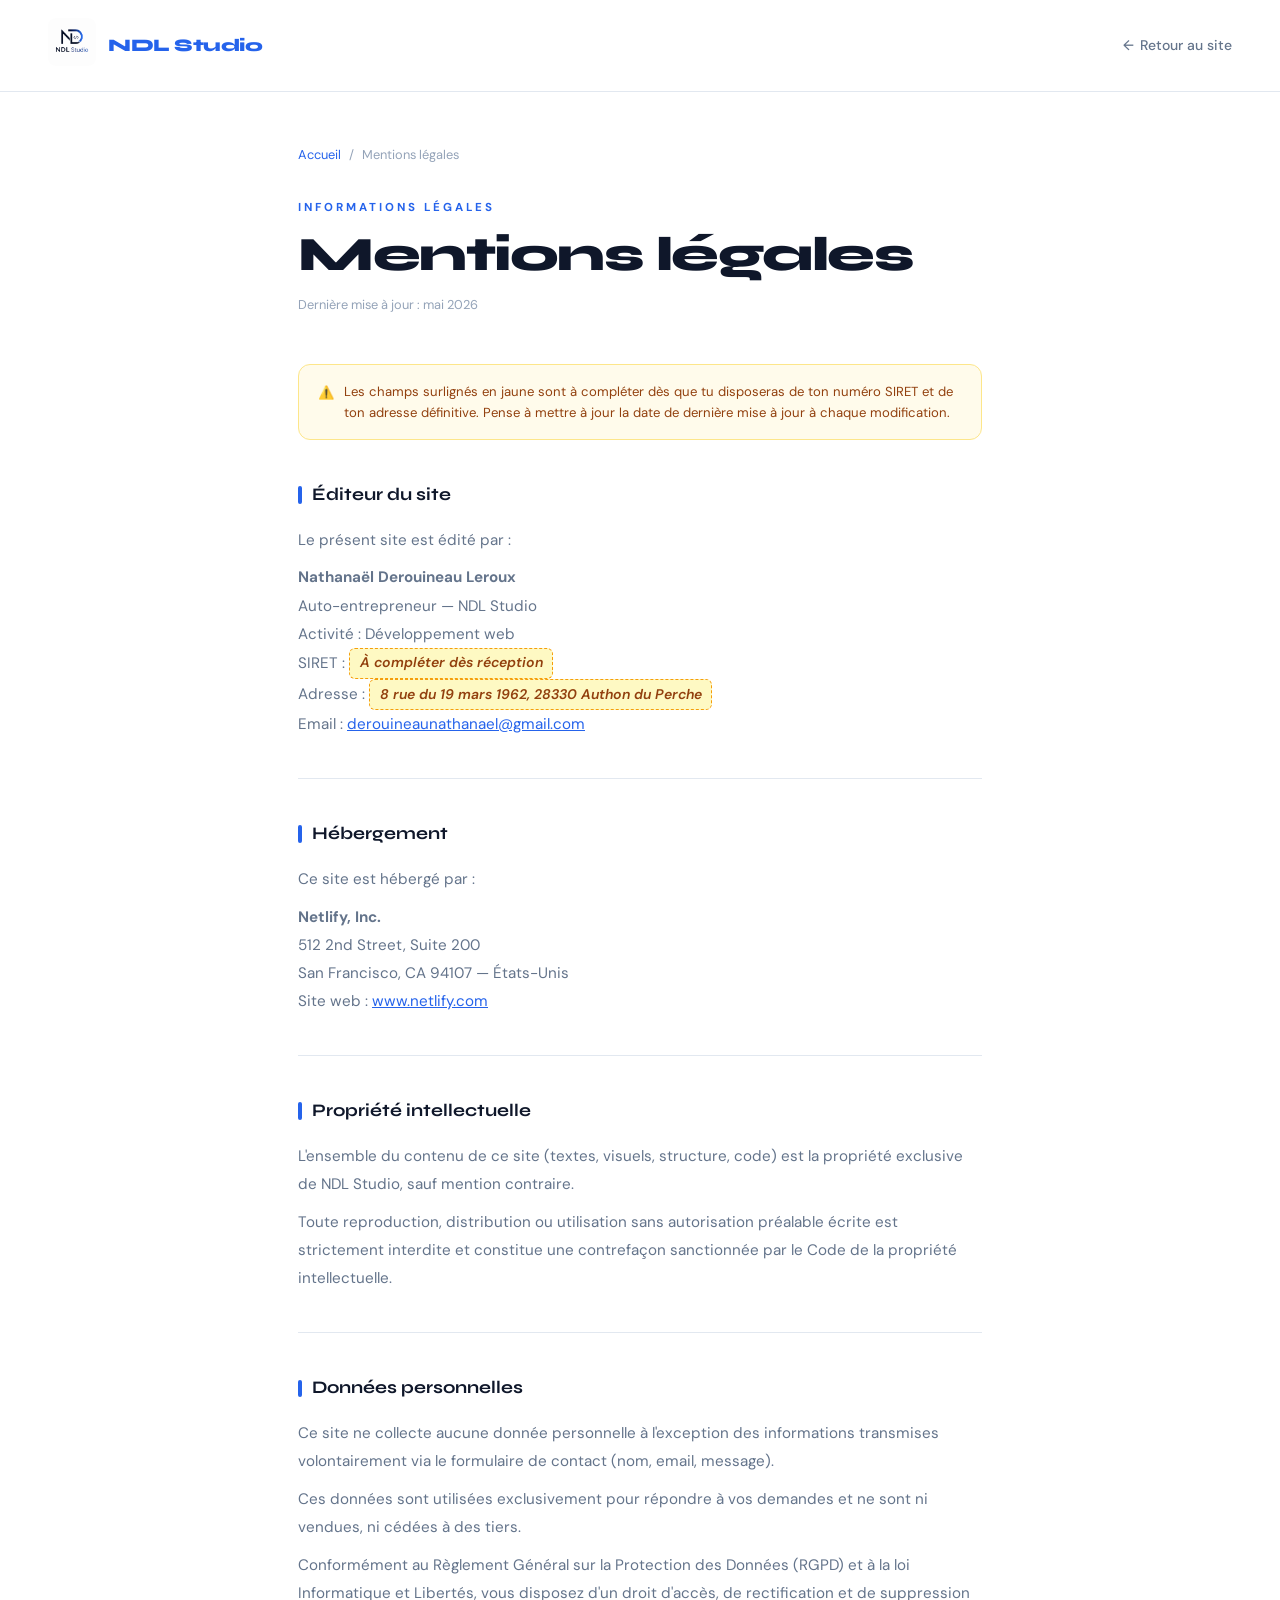
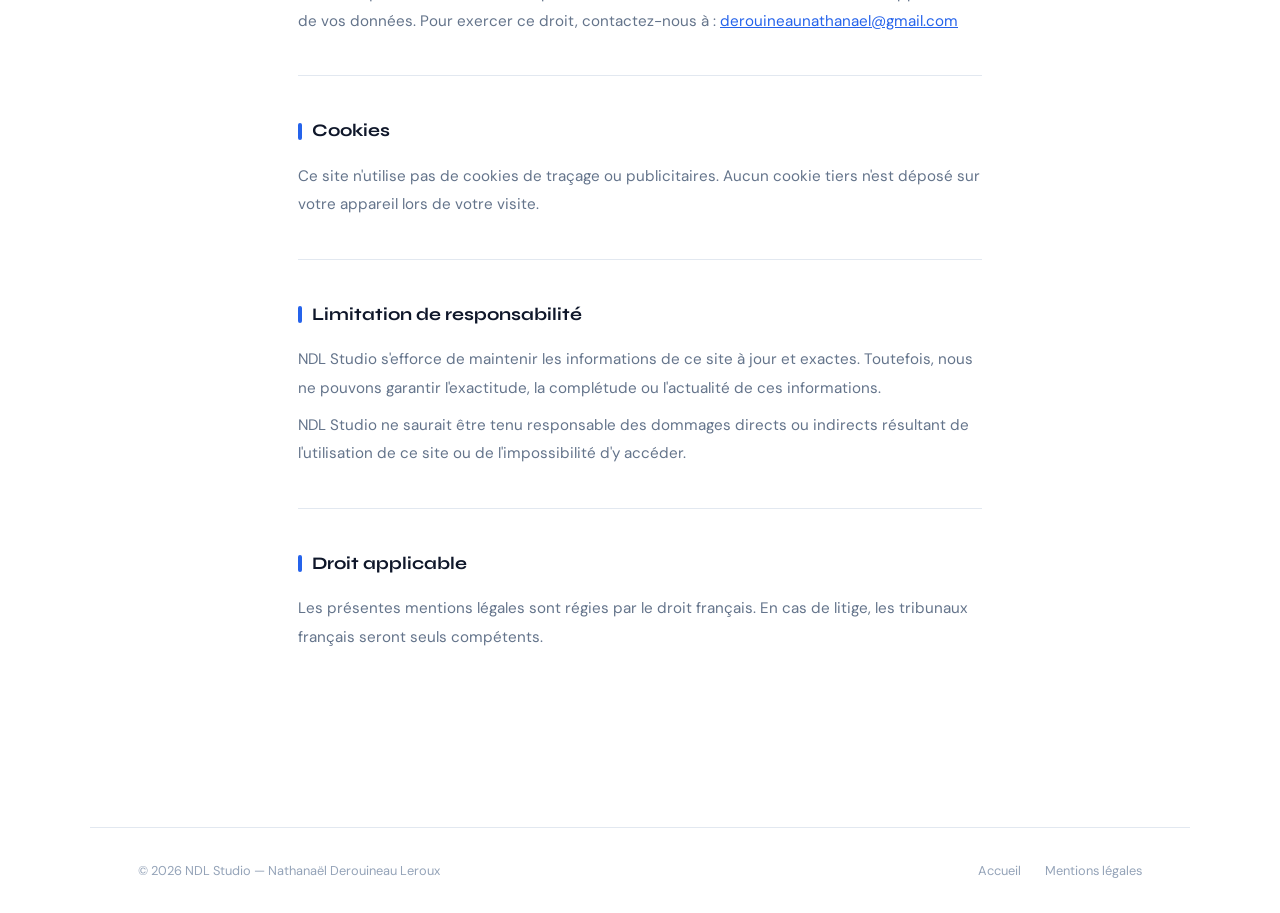
==== mentions-legales.html @ 7426afbc "modif nom de domaine" ====
<!DOCTYPE html>
<html lang="fr">
<head>
<meta charset="UTF-8">
<meta name="viewport" content="width=device-width, initial-scale=1.0">
<title>Mentions légales – NDL Studio</title>
<link href="https://fonts.googleapis.com/css2?family=Syne:wght@400;600;700;800&family=DM+Sans:ital,opsz,wght@0,9..40,300;0,9..40,400;0,9..40,500;1,9..40,300&display=swap" rel="stylesheet">
<style>
  :root {
    --white: #ffffff;
    --off-white: #f7f8fc;
    --light-blue: #eef3fb;
    --blue: #2563eb;
    --blue-mid: #1d4ed8;
    --ink: #0f172a;
    --ink2: #1e293b;
    --muted: #64748b;
    --muted2: #94a3b8;
    --border: #e2e8f0;
    --border-blue: #bfdbfe;
  }

  *, *::before, *::after { margin: 0; padding: 0; box-sizing: border-box; }
  html { scroll-behavior: smooth; }

  body {
    background: var(--white);
    color: var(--ink);
    font-family: 'DM Sans', sans-serif;
    font-weight: 400;
    line-height: 1.7;
    overflow-x: hidden;
  }

  /* ── NAV ── */
  nav {
    position: fixed;
    top: 0; left: 0; right: 0;
    z-index: 50;
    display: flex;
    align-items: center;
    justify-content: space-between;
    padding: 1.1rem 3rem;
    background: rgba(255,255,255,0.88);
    backdrop-filter: blur(18px);
    -webkit-backdrop-filter: blur(18px);
    border-bottom: 1px solid var(--border);
  }

  .nav-logo-wrapper {
    display: flex;
    align-items: center;
    gap: 0.75rem;
    text-decoration: none;
  }

  .logo-placeholder {
    width: 38px;
    height: 38px;
    border-radius: 8px;
    border: 2px dashed var(--border-blue);
    background: var(--light-blue);
    display: flex;
    align-items: center;
    justify-content: center;
    flex-shrink: 0;
  }
  .logo-placeholder::after {
    content: 'LOGO';
    font-size: 0.5rem;
    font-weight: 700;
    letter-spacing: 1px;
    color: var(--blue);
    opacity: 0.5;
  }

  .nav-brand {
    font-family: 'Syne', sans-serif;
    font-weight: 800;
    font-size: 1.1rem;
    color: var(--blue);
    letter-spacing: -0.5px;
  }

  .nav-back {
    display: flex;
    align-items: center;
    gap: 0.4rem;
    color: var(--muted);
    text-decoration: none;
    font-size: 0.875rem;
    font-weight: 500;
    transition: color 0.2s;
  }
  .nav-back:hover { color: var(--blue); }
  .nav-back::before { content: '←'; }

  /* ── PAGE ── */
  .page-wrapper {
    max-width: 780px;
    margin: 0 auto;
    padding: 9rem 3rem 6rem;
  }

  /* Breadcrumb */
  .breadcrumb {
    display: flex;
    align-items: center;
    gap: 0.5rem;
    font-size: 0.8rem;
    color: var(--muted2);
    margin-bottom: 2rem;
  }
  .breadcrumb a {
    color: var(--blue);
    text-decoration: none;
  }
  .breadcrumb a:hover { text-decoration: underline; }
  .breadcrumb span { color: var(--muted2); }

  /* Header */
  .page-label {
    font-size: 0.72rem;
    font-weight: 700;
    letter-spacing: 3px;
    text-transform: uppercase;
    color: var(--blue);
    margin-bottom: 0.75rem;
  }

  .page-title {
    font-family: 'Syne', sans-serif;
    font-size: clamp(2rem, 4vw, 3rem);
    font-weight: 800;
    letter-spacing: -1.5px;
    line-height: 1.1;
    color: var(--ink);
    margin-bottom: 0.75rem;
  }

  .page-date {
    font-size: 0.8rem;
    color: var(--muted2);
    margin-bottom: 3rem;
  }

  /* Sections */
  .ml-section {
    margin-bottom: 2.5rem;
    padding-bottom: 2.5rem;
    border-bottom: 1px solid var(--border);
  }
  .ml-section:last-of-type {
    border-bottom: none;
  }

  .ml-section h2 {
    font-family: 'Syne', sans-serif;
    font-size: 1.1rem;
    font-weight: 700;
    color: var(--ink);
    margin-bottom: 1rem;
    display: flex;
    align-items: center;
    gap: 0.6rem;
  }

  .ml-section h2::before {
    content: '';
    display: inline-block;
    width: 4px;
    height: 1.1rem;
    background: var(--blue);
    border-radius: 2px;
    flex-shrink: 0;
  }

  .ml-section p {
    font-size: 0.95rem;
    color: var(--muted);
    line-height: 1.85;
    margin-bottom: 0.6rem;
  }
  .ml-section p:last-child { margin-bottom: 0; }

  /* Champs à compléter */
  .fill-in {
    display: inline-block;
    background: #fef9c3;
    border: 1.5px dashed #f59e0b;
    color: #92400e;
    font-weight: 600;
    font-size: 0.875rem;
    padding: 0.1rem 0.6rem;
    border-radius: 6px;
    font-style: italic;
  }

  .fill-note {
    display: flex;
    align-items: flex-start;
    gap: 0.6rem;
    background: #fffbeb;
    border: 1px solid #fde68a;
    border-radius: 12px;
    padding: 1rem 1.2rem;
    margin-top: 1.5rem;
    font-size: 0.82rem;
    color: #92400e;
    line-height: 1.6;
  }
  .fill-note::before {
    content: '⚠️';
    flex-shrink: 0;
    margin-top: 0.1rem;
  }

  /* ── FOOTER ── */
  footer {
    border-top: 1px solid var(--border);
    padding: 2rem 3rem;
    display: flex;
    align-items: center;
    justify-content: space-between;
    max-width: 1100px;
    margin: 0 auto;
  }

  footer p { font-size: 0.8rem; color: var(--muted2); }

  footer .footer-right { display: flex; gap: 1.5rem; }
  footer .footer-right a {
    font-size: 0.8rem;
    color: var(--muted2);
    text-decoration: none;
    transition: color 0.2s;
  }
  footer .footer-right a:hover { color: var(--blue); }

  /* ── RESPONSIVE ── */
  @media (max-width: 768px) {
    nav { padding: 1rem 1.5rem; }
    .page-wrapper { padding: 7rem 1.5rem 4rem; }
    footer { flex-direction: column; gap: 0.75rem; text-align: center; padding: 1.5rem; }
    .footer-right { gap: 1rem; }
  }
</style>
</head>
<body>

<!-- NAV -->
<nav>
  <a href="index.html" class="nav-logo-wrapper">
    <div class="hero-logo-area">               
      <img src="ressource/logo-ndlstudio.png" alt="NDL Studio" style="width:48px; height:48px; border-radius:8px;object-fit:contain">                
      </div>
    <span class="nav-brand">NDL Studio</span>
  </a>
  <a href="index.html" class="nav-back">Retour au site</a>
</nav>

<!-- CONTENU -->
<div class="page-wrapper">

  <!-- Breadcrumb -->
  <div class="breadcrumb">
    <a href="index.html">Accueil</a>
    <span>/</span>
    <span>Mentions légales</span>
  </div>

  <div class="page-label">Informations légales</div>
  <h1 class="page-title">Mentions légales</h1>
  <p class="page-date">Dernière mise à jour : mai 2026</p>

  <div class="fill-note">
    Les champs surlignés en jaune sont à compléter dès que tu disposeras de ton numéro SIRET et de ton adresse définitive. Pense à mettre à jour la date de dernière mise à jour à chaque modification.
  </div>

  <!-- 1. Éditeur -->
  <div class="ml-section" style="margin-top:2.5rem;">
    <h2>Éditeur du site</h2>
    <p>Le présent site est édité par :</p>
    <p>
      <strong>Nathanaël Derouineau Leroux</strong><br>
      Auto-entrepreneur — NDL Studio<br>
      Activité : Développement web<br>
      SIRET : <span class="fill-in">À compléter dès réception</span><br>
      Adresse : <span class="fill-in">8 rue du 19 mars 1962, 28330 Authon du Perche</span><br>
      Email : <a href="mailto:derouineaunathanael@gmail.com" style="color:var(--blue);">derouineaunathanael@gmail.com</a>
    </p>
  </div>

  <!-- 2. Hébergement -->
  <div class="ml-section">
    <h2>Hébergement</h2>
    <p>Ce site est hébergé par :</p>
    <p>
      <strong>Netlify, Inc.</strong><br>
      512 2nd Street, Suite 200<br>
      San Francisco, CA 94107 — États-Unis<br>
      Site web : <a href="https://www.netlify.com" target="_blank" style="color:var(--blue);">www.netlify.com</a>
    </p>
  </div>

  <!-- 3. Propriété intellectuelle -->
  <div class="ml-section">
    <h2>Propriété intellectuelle</h2>
    <p>L'ensemble du contenu de ce site (textes, visuels, structure, code) est la propriété exclusive de NDL Studio, sauf mention contraire.</p>
    <p>Toute reproduction, distribution ou utilisation sans autorisation préalable écrite est strictement interdite et constitue une contrefaçon sanctionnée par le Code de la propriété intellectuelle.</p>
  </div>

  <!-- 4. Données personnelles -->
  <div class="ml-section">
    <h2>Données personnelles</h2>
    <p>Ce site ne collecte aucune donnée personnelle à l'exception des informations transmises volontairement via le formulaire de contact (nom, email, message).</p>
    <p>Ces données sont utilisées exclusivement pour répondre à vos demandes et ne sont ni vendues, ni cédées à des tiers.</p>
    <p>Conformément au Règlement Général sur la Protection des Données (RGPD) et à la loi Informatique et Libertés, vous disposez d'un droit d'accès, de rectification et de suppression de vos données. Pour exercer ce droit, contactez-nous à : <a href="mailto:derouineaunathanael@gmail.com" style="color:var(--blue);">derouineaunathanael@gmail.com</a></p>
  </div>

  <!-- 5. Cookies -->
  <div class="ml-section">
    <h2>Cookies</h2>
    <p>Ce site n'utilise pas de cookies de traçage ou publicitaires. Aucun cookie tiers n'est déposé sur votre appareil lors de votre visite.</p>
  </div>

  <!-- 6. Responsabilité -->
  <div class="ml-section">
    <h2>Limitation de responsabilité</h2>
    <p>NDL Studio s'efforce de maintenir les informations de ce site à jour et exactes. Toutefois, nous ne pouvons garantir l'exactitude, la complétude ou l'actualité de ces informations.</p>
    <p>NDL Studio ne saurait être tenu responsable des dommages directs ou indirects résultant de l'utilisation de ce site ou de l'impossibilité d'y accéder.</p>
  </div>

  <!-- 7. Droit applicable -->
  <div class="ml-section">
    <h2>Droit applicable</h2>
    <p>Les présentes mentions légales sont régies par le droit français. En cas de litige, les tribunaux français seront seuls compétents.</p>
  </div>

</div>

<!-- FOOTER -->
<footer>
  <p>© 2026 NDL Studio — Nathanaël Derouineau Leroux</p>
  <div class="footer-right">
    <a href="index.html">Accueil</a>
    <a href="mentions-legales.html">Mentions légales</a>
  </div>
</footer>

</body>
</html>
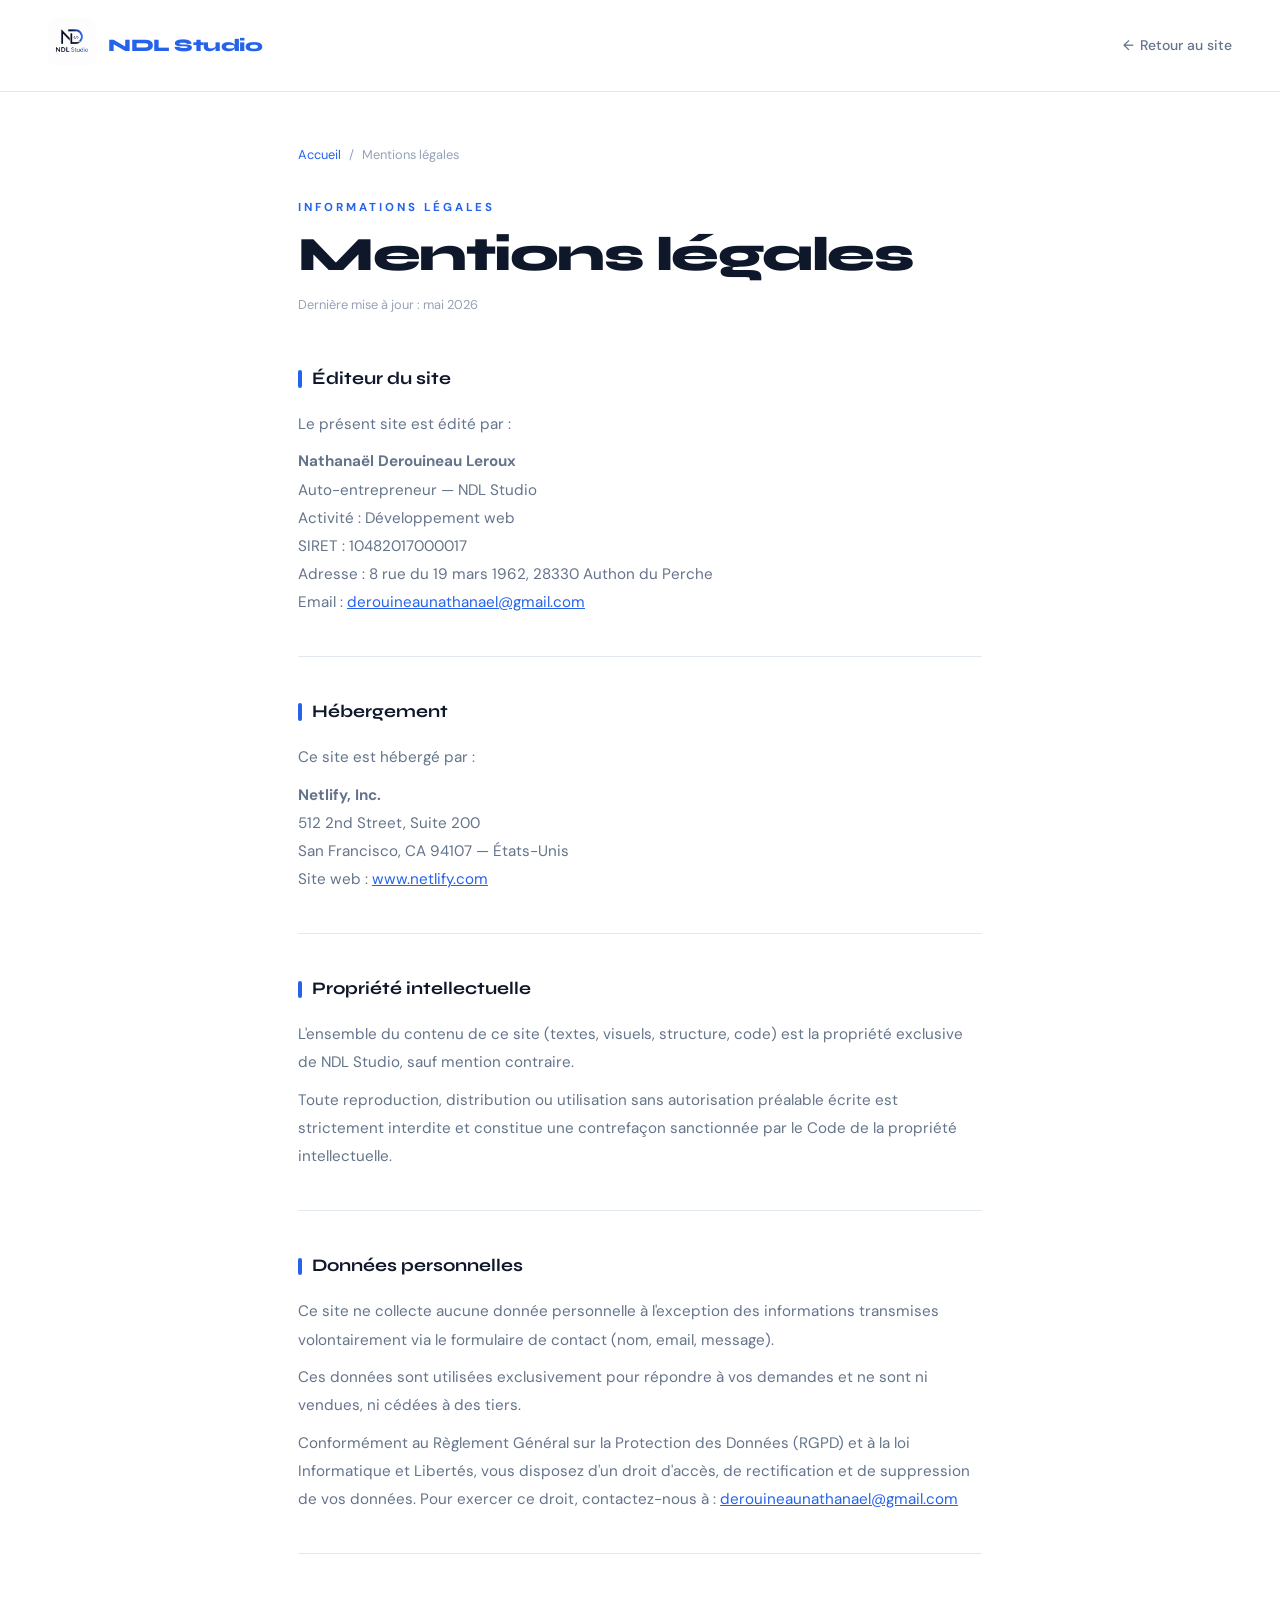
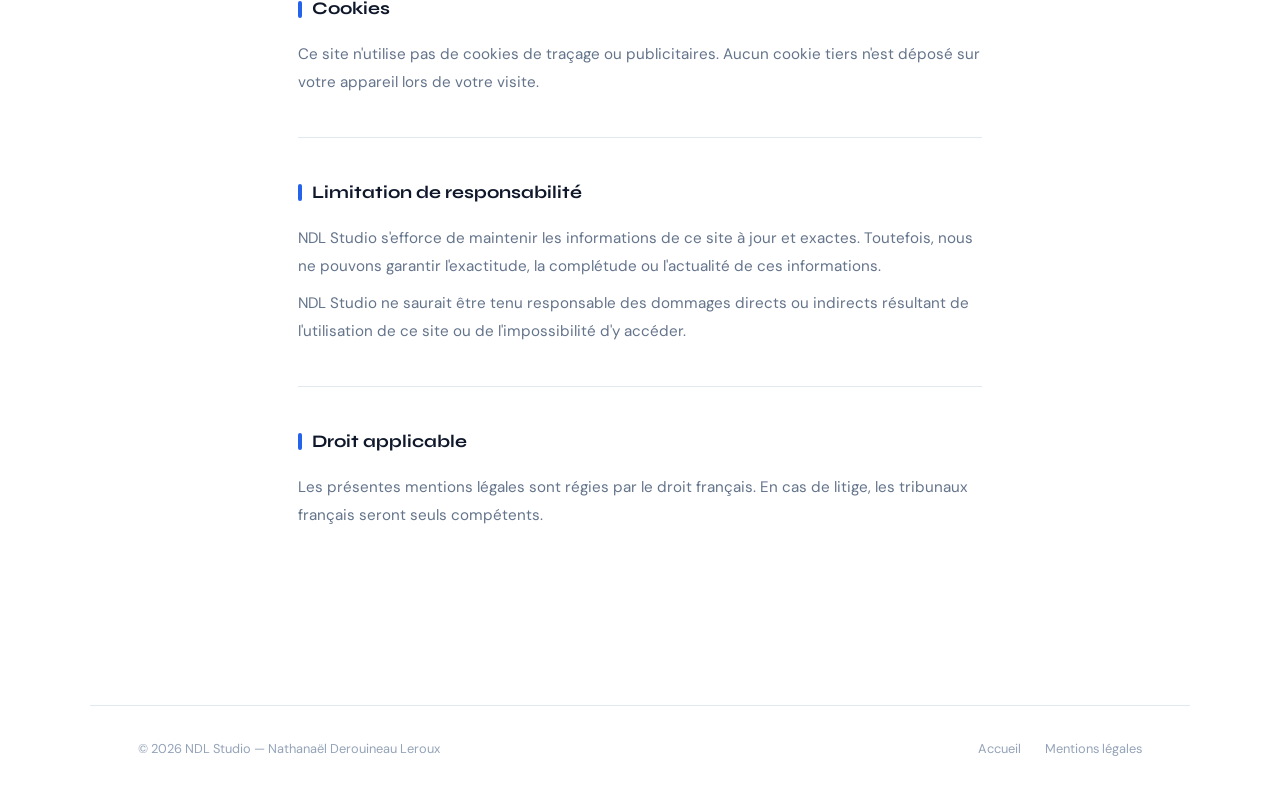
==== commit 1036f292: "fin portfolio" ====
--- a/mentions-legales.html
+++ b/mentions-legales.html
@@ -273,10 +273,6 @@
   <h1 class="page-title">Mentions légales</h1>
   <p class="page-date">Dernière mise à jour : mai 2026</p>
 
-  <div class="fill-note">
-    Les champs surlignés en jaune sont à compléter dès que tu disposeras de ton numéro SIRET et de ton adresse définitive. Pense à mettre à jour la date de dernière mise à jour à chaque modification.
-  </div>
-
   <!-- 1. Éditeur -->
   <div class="ml-section" style="margin-top:2.5rem;">
     <h2>Éditeur du site</h2>
@@ -285,8 +281,8 @@
       <strong>Nathanaël Derouineau Leroux</strong><br>
       Auto-entrepreneur — NDL Studio<br>
       Activité : Développement web<br>
-      SIRET : <span class="fill-in">À compléter dès réception</span><br>
-      Adresse : <span class="fill-in">8 rue du 19 mars 1962, 28330 Authon du Perche</span><br>
+      SIRET : 10482017000017</span><br>
+      Adresse : 8 rue du 19 mars 1962, 28330 Authon du Perche</span><br>
       Email : <a href="mailto:derouineaunathanael@gmail.com" style="color:var(--blue);">derouineaunathanael@gmail.com</a>
     </p>
   </div>
